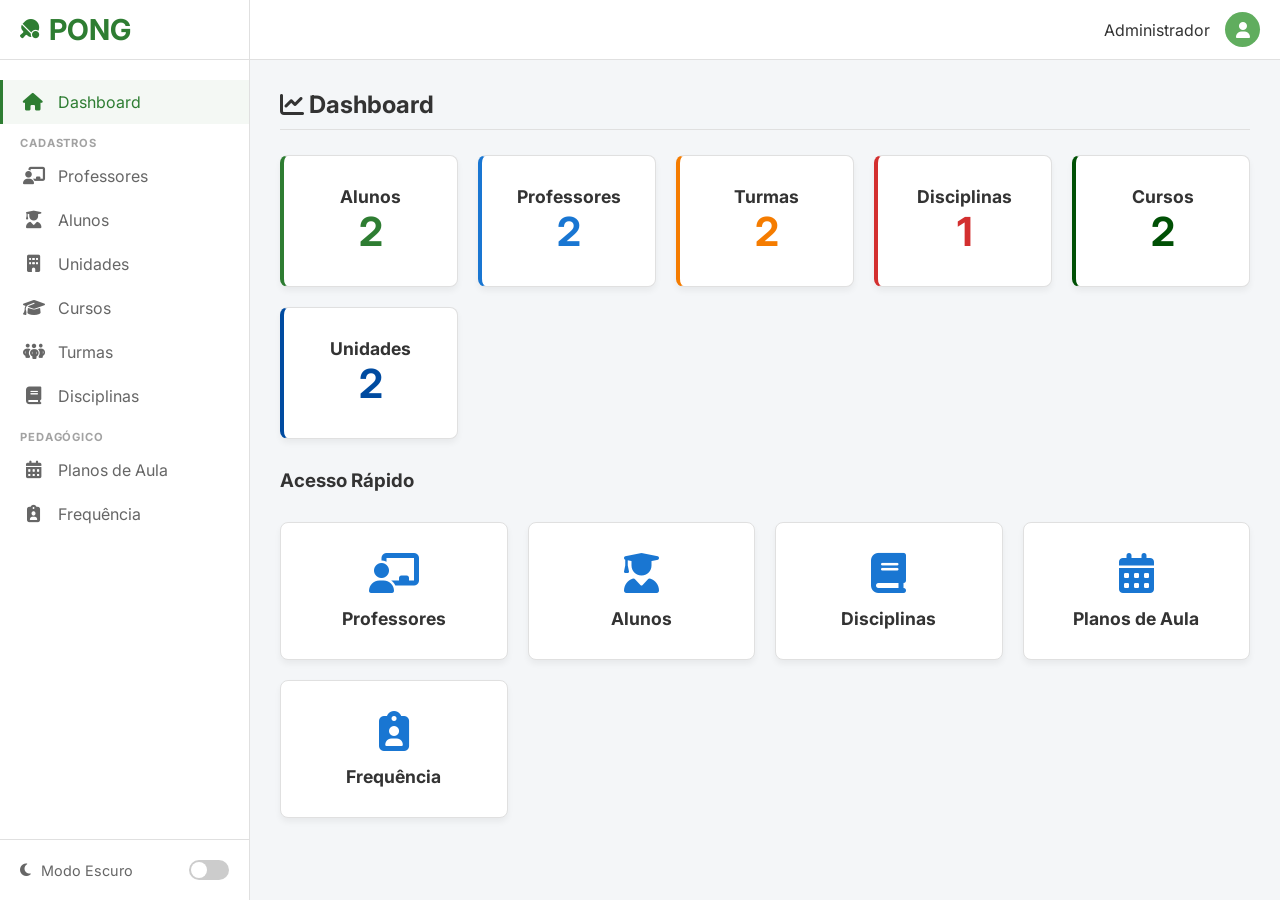
==== index.html @ 903a5993 "MVP com frontend criado. Faltam melhorias na relacao entre planos de aula e frequencia" ====
<!DOCTYPE html>
<html lang="pt-BR">
<head>
    <meta charset="UTF-8">
    <meta name="viewport" content="width=device-width, initial-scale=1.0">
    <title>PONG - Sistema de Gestão de Alunos e Aulas</title>
    <meta name="description" content="Sistema de Gestão de Alunos e Aulas - PONG MVP">
    <link href="https://fonts.googleapis.com/css2?family=Inter:wght@300;400;500;600;700&display=swap" rel="stylesheet">
    <link rel="stylesheet" href="https://cdnjs.cloudflare.com/ajax/libs/font-awesome/6.4.0/css/all.min.css">
    <link rel="stylesheet" href="css/style.css">
</head>
<body>

<div class="app-container">

    <!-- ===== SIDEBAR ===== -->
    <aside class="sidebar" id="sidebar">
        <div class="sidebar-header">
            <div class="logo">
                <i class="fa-solid fa-table-tennis-paddle-ball"></i>
                <h2>PONG</h2>
            </div>
        </div>
        <nav class="sidebar-nav">
            <ul>
                <li><a href="#" data-route="dashboard" class="active"><i class="fa-solid fa-house"></i> Dashboard</a></li>
                <li class="nav-separator">CADASTROS</li>
                <li><a href="#" data-route="professores"><i class="fa-solid fa-chalkboard-user"></i> Professores</a></li>
                <li><a href="#" data-route="alunos"><i class="fa-solid fa-user-graduate"></i> Alunos</a></li>
                <li><a href="#" data-route="unidades"><i class="fa-solid fa-building"></i> Unidades</a></li>
                <li><a href="#" data-route="cursos"><i class="fa-solid fa-graduation-cap"></i> Cursos</a></li>
                <li><a href="#" data-route="turmas"><i class="fa-solid fa-people-group"></i> Turmas</a></li>
                <li><a href="#" data-route="disciplinas"><i class="fa-solid fa-book"></i> Disciplinas</a></li>
                <li class="nav-separator">PEDAGÓGICO</li>
                <li><a href="#" data-route="planosAula"><i class="fa-solid fa-calendar-days"></i> Planos de Aula</a></li>
                <li><a href="#" data-route="frequencia"><i class="fa-solid fa-clipboard-user"></i> Frequência</a></li>
            </ul>
        </nav>
        <div class="sidebar-footer">
            <div class="theme-toggle">
                <i class="fa-solid fa-moon"></i>
                <span class="toggle-label">Modo Escuro</span>
                <label class="switch">
                    <input type="checkbox" id="darkModeToggle">
                    <span class="slider round"></span>
                </label>
            </div>
        </div>
    </aside>

    <!-- ===== MAIN ===== -->
    <main class="main-content">
        <header class="topbar">
            <button id="mobile-menu-btn" class="mobile-menu-btn"><i class="fa-solid fa-bars"></i></button>
            <div class="user-info">
                <span class="user-name">Administrador</span>
                <div class="avatar"><i class="fa-solid fa-user"></i></div>
            </div>
        </header>

        <div id="content-area" class="content-area">

            <!-- ================================================ -->
            <!-- VIEW: DASHBOARD                                   -->
            <!-- ================================================ -->
            <div class="view-section" id="view-dashboard">
                <div class="page-header">
                    <h2><i class="fa-solid fa-chart-line"></i> Dashboard</h2>
                </div>
                <div style="display:grid; grid-template-columns:repeat(auto-fit,minmax(170px,1fr)); gap:20px; margin-bottom:30px;">
                    <div class="card" style="border-left:4px solid var(--primary-color);">
                        <h3>Alunos</h3>
                        <p id="dash-alunos" style="font-size:2.5rem;font-weight:bold;color:var(--primary-color);">0</p>
                    </div>
                    <div class="card" style="border-left:4px solid var(--secondary-color);">
                        <h3>Professores</h3>
                        <p id="dash-professores" style="font-size:2.5rem;font-weight:bold;color:var(--secondary-color);">0</p>
                    </div>
                    <div class="card" style="border-left:4px solid var(--warning);">
                        <h3>Turmas</h3>
                        <p id="dash-turmas" style="font-size:2.5rem;font-weight:bold;color:var(--warning);">0</p>
                    </div>
                    <div class="card" style="border-left:4px solid var(--danger);">
                        <h3>Disciplinas</h3>
                        <p id="dash-disciplinas" style="font-size:2.5rem;font-weight:bold;color:var(--danger);">0</p>
                    </div>
                    <div class="card" style="border-left:4px solid var(--primary-dark);">
                        <h3>Cursos</h3>
                        <p id="dash-cursos" style="font-size:2.5rem;font-weight:bold;color:var(--primary-dark);">0</p>
                    </div>
                    <div class="card" style="border-left:4px solid var(--secondary-dark);">
                        <h3>Unidades</h3>
                        <p id="dash-unidades" style="font-size:2.5rem;font-weight:bold;color:var(--secondary-dark);">0</p>
                    </div>
                </div>
                <h3 style="margin-bottom:15px;">Acesso Rápido</h3>
                <div class="dashboard-cards">
                    <div class="card" onclick="App.navegarPara('professores')"><i class="fa-solid fa-chalkboard-user"></i><h3>Professores</h3></div>
                    <div class="card" onclick="App.navegarPara('alunos')"><i class="fa-solid fa-user-graduate"></i><h3>Alunos</h3></div>
                    <div class="card" onclick="App.navegarPara('disciplinas')"><i class="fa-solid fa-book"></i><h3>Disciplinas</h3></div>
                    <div class="card" onclick="App.navegarPara('planosAula')"><i class="fa-solid fa-calendar-days"></i><h3>Planos de Aula</h3></div>
                    <div class="card" onclick="App.navegarPara('frequencia')"><i class="fa-solid fa-clipboard-user"></i><h3>Frequência</h3></div>
                </div>
            </div><!-- /view-dashboard -->


            <!-- ================================================ -->
            <!-- VIEW: PROFESSORES                                 -->
            <!-- ================================================ -->
            <div class="view-section" id="view-professores" style="display:none;">
                <div class="page-header">
                    <h2><i class="fa-solid fa-chalkboard-user"></i> Professores</h2>
                    <button class="btn btn-primary" onclick="Professores.abrirModal()"><i class="fa-solid fa-plus"></i> Novo Professor</button>
                </div>
                <div class="table-container">
                    <table>
                        <thead><tr><th>Código</th><th>Nome</th><th>E-mail</th><th>Telefone</th><th>Ações</th></tr></thead>
                        <tbody id="professores-tbody"></tbody>
                    </table>
                </div>
                <div class="modal-overlay" id="modal-professor">
                    <div class="modal-content">
                        <div class="modal-header">
                            <h3 id="modal-professor-title">Novo Professor</h3>
                            <button class="close-modal" onclick="Professores.fecharModal()">&times;</button>
                        </div>
                        <form id="form-professor">
                            <input type="hidden" id="prof-id">
                            <div class="form-group"><label>Nome Completo</label><input type="text" id="prof-nome" required></div>
                            <div class="form-group"><label>E-mail</label><input type="email" id="prof-email" required></div>
                            <div class="form-group"><label>Telefone</label><input type="text" id="prof-telefone" required></div>
                            <div style="text-align:right;margin-top:20px;">
                                <button type="button" class="btn" onclick="Professores.fecharModal()">Cancelar</button>
                                <button type="submit" class="btn btn-primary">Salvar</button>
                            </div>
                        </form>
                    </div>
                </div>
            </div><!-- /view-professores -->


            <!-- ================================================ -->
            <!-- VIEW: ALUNOS                                      -->
            <!-- ================================================ -->
            <div class="view-section" id="view-alunos" style="display:none;">
                <div class="page-header">
                    <h2><i class="fa-solid fa-user-graduate"></i> Alunos</h2>
                    <button class="btn btn-primary" onclick="Alunos.abrirModal()"><i class="fa-solid fa-plus"></i> Novo Aluno</button>
                </div>
                <div class="table-container">
                    <table>
                        <thead><tr><th>Matrícula</th><th>Nome</th><th>E-mail</th><th>Telefone</th><th>Ações</th></tr></thead>
                        <tbody id="alunos-tbody"></tbody>
                    </table>
                </div>
                <div class="modal-overlay" id="modal-aluno">
                    <div class="modal-content">
                        <div class="modal-header">
                            <h3 id="modal-aluno-title">Novo Aluno</h3>
                            <button class="close-modal" onclick="Alunos.fecharModal()">&times;</button>
                        </div>
                        <form id="form-aluno">
                            <input type="hidden" id="aluno-id">
                            <div class="form-group"><label>Matrícula</label><input type="text" id="aluno-matricula" required></div>
                            <div class="form-group"><label>Nome Completo</label><input type="text" id="aluno-nome" required></div>
                            <div class="form-group"><label>E-mail</label><input type="email" id="aluno-email" required></div>
                            <div class="form-group"><label>Telefone</label><input type="text" id="aluno-telefone" required></div>
                            <div style="text-align:right;margin-top:20px;">
                                <button type="button" class="btn" onclick="Alunos.fecharModal()">Cancelar</button>
                                <button type="submit" class="btn btn-primary">Salvar</button>
                            </div>
                        </form>
                    </div>
                </div>
            </div><!-- /view-alunos -->


            <!-- ================================================ -->
            <!-- VIEW: UNIDADES EDUCACIONAIS                       -->
            <!-- ================================================ -->
            <div class="view-section" id="view-unidades" style="display:none;">
                <div class="page-header">
                    <h2><i class="fa-solid fa-building"></i> Unidades Educacionais</h2>
                    <button class="btn btn-primary" onclick="Unidades.abrirModal()"><i class="fa-solid fa-plus"></i> Nova Unidade</button>
                </div>
                <div class="table-container">
                    <table>
                        <thead><tr><th>Código</th><th>Nome</th><th>Endereço</th><th>Cidade / UF</th><th>Ações</th></tr></thead>
                        <tbody id="unidades-tbody"></tbody>
                    </table>
                </div>
                <div class="modal-overlay" id="modal-unidade">
                    <div class="modal-content">
                        <div class="modal-header">
                            <h3 id="modal-unidade-title">Nova Unidade</h3>
                            <button class="close-modal" onclick="Unidades.fecharModal()">&times;</button>
                        </div>
                        <form id="form-unidade">
                            <input type="hidden" id="uni-id">
                            <div class="form-group"><label>Nome da Unidade</label><input type="text" id="uni-nome" required></div>
                            <div class="form-group"><label>Endereço</label><input type="text" id="uni-endereco" required></div>
                            <div style="display:grid;grid-template-columns:2fr 1fr;gap:15px;">
                                <div class="form-group"><label>Cidade</label><input type="text" id="uni-cidade" required></div>
                                <div class="form-group">
                                    <label>UF</label>
                                    <select id="uni-uf" required>
                                        <option value="">UF</option>
                                        <option>AC</option><option>AL</option><option>AP</option><option>AM</option>
                                        <option>BA</option><option>CE</option><option>DF</option><option>ES</option>
                                        <option>GO</option><option>MA</option><option>MT</option><option>MS</option>
                                        <option>MG</option><option>PA</option><option>PB</option><option>PR</option>
                                        <option>PE</option><option>PI</option><option>RJ</option><option>RN</option>
                                        <option>RS</option><option>RO</option><option>RR</option><option>SC</option>
                                        <option selected>SP</option><option>SE</option><option>TO</option>
                                    </select>
                                </div>
                            </div>
                            <div style="text-align:right;margin-top:20px;">
                                <button type="button" class="btn" onclick="Unidades.fecharModal()">Cancelar</button>
                                <button type="submit" class="btn btn-primary">Salvar</button>
                            </div>
                        </form>
                    </div>
                </div>
            </div><!-- /view-unidades -->


            <!-- ================================================ -->
            <!-- VIEW: CURSOS                                      -->
            <!-- ================================================ -->
            <div class="view-section" id="view-cursos" style="display:none;">
                <div class="page-header">
                    <h2><i class="fa-solid fa-graduation-cap"></i> Cursos</h2>
                    <button class="btn btn-primary" onclick="Cursos.abrirModal()"><i class="fa-solid fa-plus"></i> Novo Curso</button>
                </div>
                <div class="table-container">
                    <table>
                        <thead><tr><th>Código</th><th>Nome do Curso</th><th>Coordenador</th><th>Unidade</th><th>Ações</th></tr></thead>
                        <tbody id="cursos-tbody"></tbody>
                    </table>
                </div>
                <div class="modal-overlay" id="modal-curso">
                    <div class="modal-content">
                        <div class="modal-header">
                            <h3 id="modal-curso-title">Novo Curso</h3>
                            <button class="close-modal" onclick="Cursos.fecharModal()">&times;</button>
                        </div>
                        <form id="form-curso">
                            <input type="hidden" id="cur-id">
                            <div class="form-group"><label>Nome do Curso</label><input type="text" id="cur-nome" required></div>
                            <div class="form-group"><label>Nome do Coordenador</label><input type="text" id="cur-coord" required></div>
                            <div class="form-group"><label>Unidade Educacional</label><select id="cur-unidade" required></select></div>
                            <div style="text-align:right;margin-top:20px;">
                                <button type="button" class="btn" onclick="Cursos.fecharModal()">Cancelar</button>
                                <button type="submit" class="btn btn-primary">Salvar</button>
                            </div>
                        </form>
                    </div>
                </div>
            </div><!-- /view-cursos -->


            <!-- ================================================ -->
            <!-- VIEW: TURMAS                                      -->
            <!-- ================================================ -->
            <div class="view-section" id="view-turmas" style="display:none;">
                <div class="page-header">
                    <h2><i class="fa-solid fa-people-group"></i> Turmas</h2>
                    <button class="btn btn-primary" onclick="Turmas.abrirModal()"><i class="fa-solid fa-plus"></i> Nova Turma</button>
                </div>
                <div class="table-container">
                    <table>
                        <thead><tr><th>Código</th><th>Curso</th><th>Turno</th><th>Unidade</th><th>Ações</th></tr></thead>
                        <tbody id="turmas-tbody"></tbody>
                    </table>
                </div>
                <div class="modal-overlay" id="modal-turma">
                    <div class="modal-content">
                        <div class="modal-header">
                            <h3 id="modal-turma-title">Nova Turma</h3>
                            <button class="close-modal" onclick="Turmas.fecharModal()">&times;</button>
                        </div>
                        <form id="form-turma">
                            <input type="hidden" id="turma-id">
                            <div class="form-group"><label>Código da Turma</label><input type="text" id="turma-codigo" required placeholder="Ex: TMA01"></div>
                            <div class="form-group"><label>Curso</label><select id="turma-curso" required></select></div>
                            <div class="form-group">
                                <label>Turno</label>
                                <select id="turma-turno" required>
                                    <option value="">Selecione...</option>
                                    <option>Matutino</option><option>Vespertino</option>
                                    <option>Noturno</option><option>Integral</option>
                                </select>
                            </div>
                            <div class="form-group"><label>Unidade Educacional</label><select id="turma-unidade" required></select></div>
                            <div style="text-align:right;margin-top:20px;">
                                <button type="button" class="btn" onclick="Turmas.fecharModal()">Cancelar</button>
                                <button type="submit" class="btn btn-primary">Salvar</button>
                            </div>
                        </form>
                    </div>
                </div>
            </div><!-- /view-turmas -->


            <!-- ================================================ -->
            <!-- VIEW: DISCIPLINAS                                 -->
            <!-- ================================================ -->
            <div class="view-section" id="view-disciplinas" style="display:none;">
                <div class="page-header">
                    <h2><i class="fa-solid fa-book"></i> Disciplinas</h2>
                    <button class="btn btn-primary" onclick="Disciplinas.abrirModal()"><i class="fa-solid fa-plus"></i> Nova Disciplina</button>
                </div>
                <div class="table-container">
                    <table>
                        <thead>
                            <tr>
                                <th>ID</th><th>Nome</th><th>Curso</th><th>Turma</th>
                                <th>Professor</th><th>C/H</th><th>Horário</th><th>Ações</th>
                            </tr>
                        </thead>
                        <tbody id="disciplinas-tbody"></tbody>
                    </table>
                </div>

                <!-- Modal Disciplina -->
                <div class="modal-overlay" id="modal-disciplina">
                    <div class="modal-content" style="max-width:620px;">
                        <div class="modal-header">
                            <h3 id="modal-disciplina-title">Nova Disciplina</h3>
                            <button class="close-modal" onclick="Disciplinas.fecharModal()">&times;</button>
                        </div>
                        <form id="form-disciplina">
                            <input type="hidden" id="disc-id">
                            <div style="display:grid;grid-template-columns:1fr 1fr;gap:15px;">
                                <div class="form-group"><label>Nome da Disciplina</label><input type="text" id="disc-nome" required></div>
                                <div class="form-group"><label>Sala</label><input type="text" id="disc-sala" required></div>
                            </div>
                            <div style="display:grid;grid-template-columns:1fr 1fr;gap:15px;">
                                <div class="form-group"><label>Curso</label><select id="disc-curso" required></select></div>
                                <div class="form-group"><label>Turma</label><select id="disc-turma" required></select></div>
                            </div>
                            <div style="display:grid;grid-template-columns:1fr 1fr;gap:15px;">
                                <div class="form-group"><label>Professor</label><select id="disc-prof" required></select></div>
                                <div class="form-group"><label>Carga Horária (h)</label><input type="number" id="disc-ch" required min="1"></div>
                            </div>
                            <div style="display:grid;grid-template-columns:1fr 1fr;gap:15px;">
                                <div class="form-group"><label>Horário de Início</label><input type="time" id="disc-horario-inicio"></div>
                                <div class="form-group"><label>Horário de Fim</label><input type="time" id="disc-horario-fim"></div>
                            </div>
                            <div class="form-group">
                                <label>Descrição / Ementa</label>
                                <textarea id="disc-descricao" rows="3" style="width:100%;padding:10px;border-radius:4px;border:1px solid var(--border-color);background:var(--bg-body);color:var(--text-main);font-family:inherit;resize:vertical;"></textarea>
                            </div>
                            <div class="form-group">
                                <label>Alunos Matriculados <small>(Ctrl/Cmd para múltiplos)</small></label>
                                <select id="disc-alunos" multiple style="height:100px;"></select>
                            </div>
                            <div style="text-align:right;margin-top:20px;">
                                <button type="button" class="btn" onclick="Disciplinas.fecharModal()">Cancelar</button>
                                <button type="submit" class="btn btn-primary">Salvar</button>
                            </div>
                        </form>
                    </div>
                </div><!-- /modal-disciplina -->

                <!-- Modal Notas -->
                <div class="modal-overlay" id="modal-notas">
                    <div class="modal-content" style="max-width:800px;">
                        <div class="modal-header">
                            <h3>Notas — <span id="notas-disc-nome"></span></h3>
                            <button class="close-modal" onclick="Disciplinas.fecharModalNotas()">&times;</button>
                        </div>
                        <div class="table-container" style="max-height:400px;overflow-y:auto;">
                            <table>
                                <thead>
                                    <tr>
                                        <th>Aluno</th>
                                        <th style="width:80px;">AV1</th>
                                        <th style="width:80px;">AV2</th>
                                        <th style="width:80px;">Reposição</th>
                                        <th style="width:80px;">Final</th>
                                    </tr>
                                </thead>
                                <tbody id="notas-tbody"></tbody>
                            </table>
                        </div>
                        <div style="text-align:right;margin-top:20px;">
                            <button type="button" class="btn" onclick="Disciplinas.fecharModalNotas()">Cancelar</button>
                            <button type="button" class="btn btn-primary" onclick="Disciplinas.salvarNotas()">Salvar Notas</button>
                        </div>
                    </div>
                </div><!-- /modal-notas -->
            </div><!-- /view-disciplinas -->


            <!-- ================================================ -->
            <!-- VIEW: PLANOS DE AULA                             -->
            <!-- ================================================ -->
            <div class="view-section" id="view-planosAula" style="display:none;">
                <div class="page-header">
                    <h2><i class="fa-solid fa-calendar-days"></i> Planos de Aula</h2>
                    <div style="display:flex;gap:15px;align-items:center;">
                        <label style="font-weight:500;">Disciplina:</label>
                        <select id="plano-disciplina" style="min-width:250px;padding:8px;border:1px solid var(--border-color);border-radius:4px;background:var(--bg-body);color:var(--text-main);"></select>
                        <button class="btn btn-primary" onclick="PlanosAula.abrirModal()"><i class="fa-solid fa-plus"></i> Nova Aula</button>
                    </div>
                </div>
                <div class="table-container">
                    <table>
                        <thead><tr><th>#</th><th>Título da Aula</th><th>Data</th><th>Status</th><th>Ações</th></tr></thead>
                        <tbody id="planosAula-tbody"></tbody>
                    </table>
                </div>

                <!-- Modal Plano de Aula -->
                <div class="modal-overlay" id="modal-plano-aula">
                    <div class="modal-content" style="max-width:550px;">
                        <div class="modal-header">
                            <h3 id="modal-plano-title">Nova Aula</h3>
                            <button class="close-modal" onclick="PlanosAula.fecharModal()">&times;</button>
                        </div>
                        <form id="form-plano-aula">
                            <input type="hidden" id="plano-id">
                            <input type="hidden" id="plano-disc-id">
                            <div class="form-group"><label>Título da Aula</label><input type="text" id="plano-titulo" required placeholder="Ex: Aula 01 - Introdução"></div>
                            <div style="display:grid;grid-template-columns:1fr 1fr;gap:15px;">
                                <div class="form-group"><label>Data da Aula</label><input type="date" id="plano-data" required></div>
                                <div class="form-group">
                                    <label>Status</label>
                                    <select id="plano-status" required>
                                        <option value="agendada">Agendada</option>
                                        <option value="ministrada">Ministrada</option>
                                        <option value="cancelada">Cancelada</option>
                                    </select>
                                </div>
                            </div>
                            <div class="form-group">
                                <label>Descrição / Conteúdo</label>
                                <textarea id="plano-descricao" rows="4" style="width:100%;padding:10px;border-radius:4px;border:1px solid var(--border-color);background:var(--bg-body);color:var(--text-main);font-family:inherit;resize:vertical;" placeholder="Descreva o conteúdo que será abordado nesta aula..."></textarea>
                            </div>
                            <div style="text-align:right;margin-top:20px;">
                                <button type="button" class="btn" onclick="PlanosAula.fecharModal()">Cancelar</button>
                                <button type="submit" class="btn btn-primary">Salvar</button>
                            </div>
                        </form>
                    </div>
                </div><!-- /modal-plano-aula -->
            </div><!-- /view-planosAula -->


            <!-- ================================================ -->
            <!-- VIEW: FREQUÊNCIA                                  -->
            <!-- ================================================ -->
            <div class="view-section" id="view-frequencia" style="display:none;">
                <div class="page-header" style="flex-wrap:wrap;gap:10px;">
                    <h2><i class="fa-solid fa-clipboard-user"></i> Frequência</h2>
                    <div style="display:flex;gap:15px;align-items:center;flex-wrap:wrap;">
                        <label style="font-weight:500;">Disciplina:</label>
                        <select id="freq-disciplina" style="min-width:220px;padding:8px;border:1px solid var(--border-color);border-radius:4px;background:var(--bg-body);color:var(--text-main);"></select>
                        <label style="font-weight:500;">Aula:</label>
                        <select id="freq-aula" style="min-width:250px;padding:8px;border:1px solid var(--border-color);border-radius:4px;background:var(--bg-body);color:var(--text-main);"></select>
                    </div>
                </div>

                <div class="table-container" id="freq-container" style="display:none;">
                    <div style="padding:15px;display:flex;justify-content:space-between;align-items:center;border-bottom:1px solid var(--border-color);">
                        <div>
                            <h3>Chamada de Alunos</h3>
                            <small id="freq-info-aula" style="color:var(--text-muted);"></small>
                        </div>
                        <button class="btn btn-secondary" onclick="Frequencia.gerarQRCode()"><i class="fa-solid fa-qrcode"></i> Gerar QR Code</button>
                    </div>
                    <table>
                        <thead>
                            <tr>
                                <th>Matrícula</th><th>Nome</th>
                                <th style="text-align:center;">Presença</th>
                                <th style="text-align:center;">Ausência</th>
                                <th style="text-align:center;">Justificada</th>
                            </tr>
                        </thead>
                        <tbody id="frequencia-tbody"></tbody>
                    </table>
                    <div style="padding:15px;text-align:right;border-top:1px solid var(--border-color);">
                        <button class="btn btn-primary" onclick="Frequencia.salvarChamadaOral()">
                            <i class="fa-solid fa-floppy-disk"></i> Salvar Chamada Oral
                        </button>
                    </div>
                </div>

                <div id="freq-empty-state" style="text-align:center;padding:50px;color:var(--text-muted);">
                    <i class="fa-solid fa-hand-pointer fa-3x" style="margin-bottom:15px;"></i>
                    <h3>Selecione a disciplina e a aula para iniciar a chamada.</h3>
                </div>

                <!-- Modal QR Code -->
                <div class="modal-overlay" id="modal-qrcode">
                    <div class="modal-content" style="text-align:center;max-width:420px;">
                        <div class="modal-header">
                            <h3>QR Code da Aula</h3>
                            <button class="close-modal" onclick="Frequencia.fecharModalQRCode()">&times;</button>
                        </div>
                        <div style="padding:20px;">
                            <i class="fa-solid fa-qrcode fa-10x" style="color:var(--text-main);margin-bottom:20px;"></i>
                            <p>Peça aos alunos que escaneiem o código.</p>
                            <div style="background:rgba(0,0,0,0.05);padding:15px;border-radius:8px;margin-top:20px;">
                                <p style="font-size:.9rem;margin-bottom:8px;"><strong>Link (simulação MVP):</strong></p>
                                <a id="link-simulacao-qr" href="#" target="_blank" style="color:var(--secondary-color);word-break:break-all;font-size:.85rem;"></a>
                            </div>
                        </div>
                    </div>
                </div>
            </div><!-- /view-frequencia -->

        </div><!-- /content-area -->
    </main>

</div><!-- /app-container -->

<!-- ===== SCRIPTS ===== -->
<script src="https://code.jquery.com/jquery-3.7.0.min.js"></script>
<script src="js/bancoDadosMock.js"></script>
<script src="js/app.js"></script>
<script src="js/dashboard.js"></script>
<script src="js/professores.js"></script>
<script src="js/alunos.js"></script>
<script src="js/unidades.js"></script>
<script src="js/cursos.js"></script>
<script src="js/turmas.js"></script>
<script src="js/disciplinas.js"></script>
<script src="js/planosAula.js"></script>
<script src="js/frequencia.js"></script>

</body>
</html>
---- css/style.css ----
/* css/style.css */
:root {
    /* Cores Globais - Modo Claro */
    --primary-color: #2e7d32; /* Verde principal */
    --primary-light: #60ad5e;
    --primary-dark: #005005;
    --secondary-color: #1976d2; /* Azul principal */
    --secondary-light: #63a4ff;
    --secondary-dark: #004ba0;
    
    --bg-body: #f4f6f8;
    --bg-surface: #ffffff;
    --bg-sidebar: #ffffff;
    --text-main: #333333;
    --text-muted: #666666;
    --border-color: #e0e0e0;
    --danger: #d32f2f;
    --success: #388e3c;
    --warning: #f57c00;
    
    --sidebar-width: 250px;
    --header-height: 60px;
    --transition-speed: 0.3s;
    --border-radius: 8px;
    --shadow: 0 4px 6px rgba(0,0,0,0.05);
}

/* Modo Escuro */
[data-theme="dark"] {
    --bg-body: #121212;
    --bg-surface: #1e1e1e;
    --bg-sidebar: #1e1e1e;
    --text-main: #f5f5f5;
    --text-muted: #aaaaaa;
    --border-color: #333333;
    
    --primary-color: #4caf50;
    --secondary-color: #42a5f5;
    --shadow: 0 4px 6px rgba(0,0,0,0.3);
}

* {
    margin: 0;
    padding: 0;
    box-sizing: border-box;
    font-family: 'Inter', sans-serif;
}

body {
    background-color: var(--bg-body);
    color: var(--text-main);
    transition: background-color var(--transition-speed), color var(--transition-speed);
}

/* Layout Principal */
.app-container {
    display: flex;
    min-height: 100vh;
}

/* Sidebar */
.sidebar {
    width: var(--sidebar-width);
    background-color: var(--bg-sidebar);
    border-right: 1px solid var(--border-color);
    display: flex;
    flex-direction: column;
    transition: background-color var(--transition-speed), border-color var(--transition-speed);
    z-index: 100;
}

.sidebar-header {
    height: var(--header-height);
    display: flex;
    align-items: center;
    padding: 0 20px;
    border-bottom: 1px solid var(--border-color);
}

.logo {
    display: flex;
    align-items: center;
    gap: 10px;
    color: var(--primary-color);
    font-size: 1.2rem;
}

.sidebar-nav {
    flex: 1;
    padding: 20px 0;
    overflow-y: auto;
}

.sidebar-nav ul {
    list-style: none;
}

.sidebar-nav li a {
    display: flex;
    align-items: center;
    padding: 12px 20px;
    color: var(--text-muted);
    text-decoration: none;
    gap: 15px;
    transition: all 0.2s ease;
    border-left: 3px solid transparent;
}

.sidebar-nav li a:hover,
.sidebar-nav li a.active {
    color: var(--primary-color);
    background-color: rgba(46, 125, 50, 0.05);
    border-left-color: var(--primary-color);
}

[data-theme="dark"] .sidebar-nav li a:hover,
[data-theme="dark"] .sidebar-nav li a.active {
    background-color: rgba(76, 175, 80, 0.1);
}

.sidebar-nav li a i {
    font-size: 1.1rem;
    width: 20px;
    text-align: center;
}

/* Separadores de grupo no menu */
.sidebar-nav .nav-separator {
    padding: 12px 20px 4px;
    font-size: 0.7rem;
    font-weight: 700;
    letter-spacing: 0.08em;
    text-transform: uppercase;
    color: var(--text-muted);
    opacity: 0.6;
    cursor: default;
    user-select: none;
}

.sidebar-footer {
    padding: 20px;
    border-top: 1px solid var(--border-color);
}

/* Switch Tema Escuro */
.theme-toggle {
    display: flex;
    align-items: center;
    gap: 10px;
    color: var(--text-muted);
    font-size: 0.9rem;
}

.switch {
    position: relative;
    display: inline-block;
    width: 40px;
    height: 20px;
    margin-left: auto;
}

.switch input {
    opacity: 0;
    width: 0;
    height: 0;
}

.slider {
    position: absolute;
    cursor: pointer;
    top: 0;
    left: 0;
    right: 0;
    bottom: 0;
    background-color: #ccc;
    transition: .4s;
}

.slider:before {
    position: absolute;
    content: "";
    height: 16px;
    width: 16px;
    left: 2px;
    bottom: 2px;
    background-color: white;
    transition: .4s;
}

input:checked + .slider {
    background-color: var(--primary-color);
}

input:checked + .slider:before {
    transform: translateX(20px);
}

.slider.round {
    border-radius: 20px;
}

.slider.round:before {
    border-radius: 50%;
}

/* Main Content */
.main-content {
    flex: 1;
    display: flex;
    flex-direction: column;
    overflow-x: hidden;
}

.topbar {
    height: var(--header-height);
    background-color: var(--bg-surface);
    border-bottom: 1px solid var(--border-color);
    display: flex;
    align-items: center;
    justify-content: space-between;
    padding: 0 20px;
    transition: background-color var(--transition-speed);
}

.mobile-menu-btn {
    display: none;
    background: none;
    border: none;
    color: var(--text-main);
    font-size: 1.2rem;
    cursor: pointer;
}

.user-info {
    display: flex;
    align-items: center;
    gap: 15px;
    margin-left: auto;
}

.avatar {
    width: 35px;
    height: 35px;
    border-radius: 50%;
    background-color: var(--primary-light);
    color: white;
    display: flex;
    align-items: center;
    justify-content: center;
}

.content-area {
    padding: 30px;
    flex: 1;
    overflow-y: auto;
}

/* Dashboard Styles */
.dashboard-welcome {
    text-align: center;
    margin-bottom: 40px;
}

.dashboard-welcome h1 {
    color: var(--primary-color);
    margin-bottom: 10px;
}

.dashboard-cards {
    display: grid;
    grid-template-columns: repeat(auto-fit, minmax(200px, 1fr));
    gap: 20px;
    margin-top: 30px;
}

.card {
    background-color: var(--bg-surface);
    padding: 30px 20px;
    border-radius: var(--border-radius);
    box-shadow: var(--shadow);
    text-align: center;
    cursor: pointer;
    transition: transform 0.2s, box-shadow 0.2s;
    border: 1px solid var(--border-color);
}

.card:hover {
    transform: translateY(-5px);
    box-shadow: 0 8px 15px rgba(0,0,0,0.1);
    border-color: var(--primary-color);
}

.card i {
    font-size: 2.5rem;
    color: var(--secondary-color);
    margin-bottom: 15px;
}

.card h3 {
    font-size: 1.1rem;
    color: var(--text-main);
}

/* Formulários e Tabelas (Genéricos) */
.page-header {
    display: flex;
    justify-content: space-between;
    align-items: center;
    margin-bottom: 25px;
    padding-bottom: 10px;
    border-bottom: 1px solid var(--border-color);
}

.btn {
    padding: 10px 20px;
    border: none;
    border-radius: var(--border-radius);
    cursor: pointer;
    font-weight: 500;
    transition: background-color 0.2s;
    display: inline-flex;
    align-items: center;
    gap: 8px;
}

.btn-primary {
    background-color: var(--primary-color);
    color: white;
}

.btn-primary:hover {
    background-color: var(--primary-dark);
}

.btn-secondary {
    background-color: var(--secondary-color);
    color: white;
}

.btn-secondary:hover {
    background-color: var(--secondary-dark);
}

.btn-danger {
    background-color: var(--danger);
    color: white;
}

/* Modais */
.modal-overlay {
    position: fixed;
    top: 0;
    left: 0;
    width: 100%;
    height: 100%;
    background-color: rgba(0, 0, 0, 0.5);
    display: flex;
    align-items: center;
    justify-content: center;
    z-index: 1000;
    opacity: 0;
    pointer-events: none;
    transition: opacity 0.3s;
}

.modal-overlay.active {
    opacity: 1;
    pointer-events: auto;
}

.modal-content {
    background-color: var(--bg-surface);
    padding: 30px;
    border-radius: var(--border-radius);
    width: 100%;
    max-width: 500px;
    box-shadow: 0 10px 30px rgba(0,0,0,0.2);
    transform: translateY(-20px);
    transition: transform 0.3s;
}

.modal-overlay.active .modal-content {
    transform: translateY(0);
}

.modal-header {
    display: flex;
    justify-content: space-between;
    align-items: center;
    margin-bottom: 20px;
}

.close-modal {
    background: none;
    border: none;
    font-size: 1.5rem;
    color: var(--text-muted);
    cursor: pointer;
}

.form-group {
    margin-bottom: 15px;
}

.form-group label {
    display: block;
    margin-bottom: 5px;
    font-weight: 500;
    color: var(--text-main);
}

.form-group input,
.form-group select {
    width: 100%;
    padding: 10px;
    border: 1px solid var(--border-color);
    border-radius: 4px;
    background-color: var(--bg-body);
    color: var(--text-main);
    font-family: inherit;
}

.form-group input:focus,
.form-group select:focus {
    outline: none;
    border-color: var(--primary-color);
}

/* Tabelas */
.table-container {
    background-color: var(--bg-surface);
    border-radius: var(--border-radius);
    box-shadow: var(--shadow);
    overflow-x: auto;
    border: 1px solid var(--border-color);
}

table {
    width: 100%;
    border-collapse: collapse;
}

th, td {
    padding: 15px;
    text-align: left;
    border-bottom: 1px solid var(--border-color);
}

th {
    background-color: rgba(0,0,0,0.02);
    font-weight: 600;
    color: var(--text-muted);
}

[data-theme="dark"] th {
    background-color: rgba(255,255,255,0.02);
}

tr:hover {
    background-color: rgba(0,0,0,0.01);
}

[data-theme="dark"] tr:hover {
    background-color: rgba(255,255,255,0.01);
}

.action-btns {
    display: flex;
    gap: 10px;
}

.action-btns button {
    padding: 5px 10px;
    font-size: 0.9rem;
}

/* Responsividade */
@media (max-width: 768px) {
    .sidebar {
        position: fixed;
        left: -var(--sidebar-width);
        height: 100vh;
        transition: left 0.3s;
    }

    .sidebar.active {
        left: 0;
    }

    .mobile-menu-btn {
        display: block;
    }
}
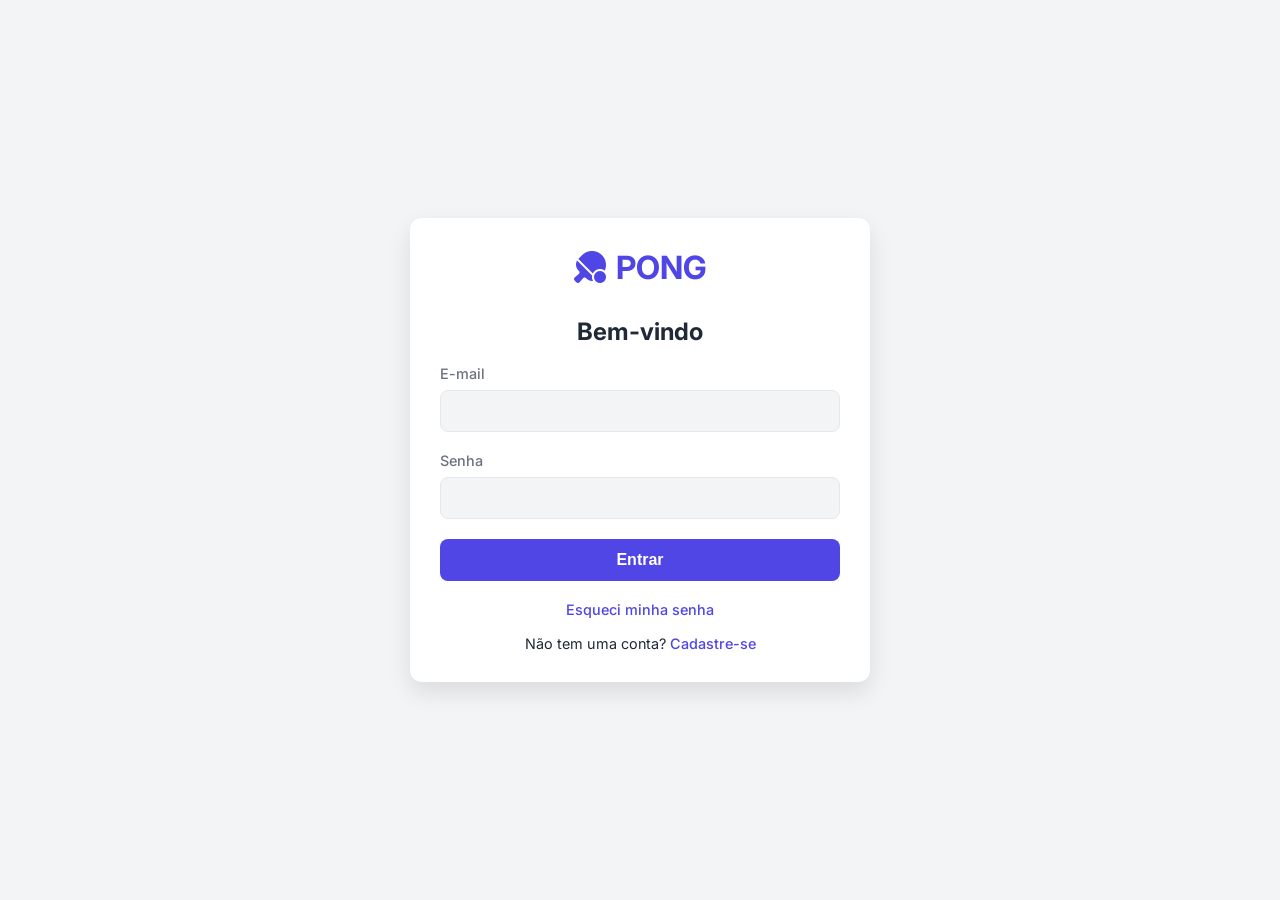
==== commit 699d29bc: "tela de login criada / professor como usuario / registro de frequencia atualizando o plano de aula" ====
--- a/index.html
+++ b/index.html
@@ -25,7 +25,7 @@
             <ul>
                 <li><a href="#" data-route="dashboard" class="active"><i class="fa-solid fa-house"></i> Dashboard</a></li>
                 <li class="nav-separator">CADASTROS</li>
-                <li><a href="#" data-route="professores"><i class="fa-solid fa-chalkboard-user"></i> Professores</a></li>
+                <li><a href="#" data-route="perfil"><i class="fa-solid fa-user"></i> Meu Perfil</a></li>
                 <li><a href="#" data-route="alunos"><i class="fa-solid fa-user-graduate"></i> Alunos</a></li>
                 <li><a href="#" data-route="unidades"><i class="fa-solid fa-building"></i> Unidades</a></li>
                 <li><a href="#" data-route="cursos"><i class="fa-solid fa-graduation-cap"></i> Cursos</a></li>
@@ -55,6 +55,7 @@
             <div class="user-info">
                 <span class="user-name">Administrador</span>
                 <div class="avatar"><i class="fa-solid fa-user"></i></div>
+                <button id="btn-logout" title="Sair do Sistema"><i class="fa-solid fa-right-from-bracket"></i></button>
             </div>
         </header>
 
@@ -72,10 +73,6 @@
                         <h3>Alunos</h3>
                         <p id="dash-alunos" style="font-size:2.5rem;font-weight:bold;color:var(--primary-color);">0</p>
                     </div>
-                    <div class="card" style="border-left:4px solid var(--secondary-color);">
-                        <h3>Professores</h3>
-                        <p id="dash-professores" style="font-size:2.5rem;font-weight:bold;color:var(--secondary-color);">0</p>
-                    </div>
                     <div class="card" style="border-left:4px solid var(--warning);">
                         <h3>Turmas</h3>
                         <p id="dash-turmas" style="font-size:2.5rem;font-weight:bold;color:var(--warning);">0</p>
@@ -95,7 +92,7 @@
                 </div>
                 <h3 style="margin-bottom:15px;">Acesso Rápido</h3>
                 <div class="dashboard-cards">
-                    <div class="card" onclick="App.navegarPara('professores')"><i class="fa-solid fa-chalkboard-user"></i><h3>Professores</h3></div>
+                    <div class="card" onclick="App.navegarPara('perfil')"><i class="fa-solid fa-user"></i><h3>Meu Perfil</h3></div>
                     <div class="card" onclick="App.navegarPara('alunos')"><i class="fa-solid fa-user-graduate"></i><h3>Alunos</h3></div>
                     <div class="card" onclick="App.navegarPara('disciplinas')"><i class="fa-solid fa-book"></i><h3>Disciplinas</h3></div>
                     <div class="card" onclick="App.navegarPara('planosAula')"><i class="fa-solid fa-calendar-days"></i><h3>Planos de Aula</h3></div>
@@ -104,39 +101,26 @@
             </div><!-- /view-dashboard -->
 
 
-            <!-- ================================================ -->
-            <!-- VIEW: PROFESSORES                                 -->
-            <!-- ================================================ -->
-            <div class="view-section" id="view-professores" style="display:none;">
-                <div class="page-header">
-                    <h2><i class="fa-solid fa-chalkboard-user"></i> Professores</h2>
-                    <button class="btn btn-primary" onclick="Professores.abrirModal()"><i class="fa-solid fa-plus"></i> Novo Professor</button>
-                </div>
-                <div class="table-container">
-                    <table>
-                        <thead><tr><th>Código</th><th>Nome</th><th>E-mail</th><th>Telefone</th><th>Ações</th></tr></thead>
-                        <tbody id="professores-tbody"></tbody>
-                    </table>
-                </div>
-                <div class="modal-overlay" id="modal-professor">
-                    <div class="modal-content">
-                        <div class="modal-header">
-                            <h3 id="modal-professor-title">Novo Professor</h3>
-                            <button class="close-modal" onclick="Professores.fecharModal()">&times;</button>
-                        </div>
-                        <form id="form-professor">
-                            <input type="hidden" id="prof-id">
-                            <div class="form-group"><label>Nome Completo</label><input type="text" id="prof-nome" required></div>
-                            <div class="form-group"><label>E-mail</label><input type="email" id="prof-email" required></div>
-                            <div class="form-group"><label>Telefone</label><input type="text" id="prof-telefone" required></div>
-                            <div style="text-align:right;margin-top:20px;">
-                                <button type="button" class="btn" onclick="Professores.fecharModal()">Cancelar</button>
-                                <button type="submit" class="btn btn-primary">Salvar</button>
-                            </div>
-                        </form>
-                    </div>
-                </div>
-            </div><!-- /view-professores -->
+            
+            <!-- ================================================ -->
+            <!-- VIEW: PERFIL                                      -->
+            <!-- ================================================ -->
+            <div class="view-section" id="view-perfil" style="display:none;">
+                <div class="page-header">
+                    <h2><i class="fa-solid fa-user"></i> Meu Perfil</h2>
+                </div>
+                <div class="card" style="max-width: 600px; margin: 0 auto; padding: 25px;">
+                    <form id="form-perfil">
+                        <div class="form-group"><label>Nome Completo</label><input type="text" id="perfil-nome" required></div>
+                        <div class="form-group"><label>E-mail</label><input type="email" id="perfil-email" required></div>
+                        <div class="form-group"><label>Telefone</label><input type="text" id="perfil-telefone" required></div>
+                        <div style="text-align:right;margin-top:25px;">
+                            <button type="submit" class="btn btn-primary" style="padding: 12px 24px; font-size: 1.1rem;">Salvar Perfil</button>
+                        </div>
+                    </form>
+                </div>
+            </div><!-- /view-perfil -->
+
 
 
             <!-- ================================================ -->
@@ -161,10 +145,10 @@
                         </div>
                         <form id="form-aluno">
                             <input type="hidden" id="aluno-id">
-                            <div class="form-group"><label>Matrícula</label><input type="text" id="aluno-matricula" required></div>
+                            <div class="form-group"><label>Matrícula</label><input type="text" id="aluno-matricula"></div>
                             <div class="form-group"><label>Nome Completo</label><input type="text" id="aluno-nome" required></div>
-                            <div class="form-group"><label>E-mail</label><input type="email" id="aluno-email" required></div>
-                            <div class="form-group"><label>Telefone</label><input type="text" id="aluno-telefone" required></div>
+                            <div class="form-group"><label>E-mail</label><input type="email" id="aluno-email"></div>
+                            <div class="form-group"><label>Telefone</label><input type="text" id="aluno-telefone"></div>
                             <div style="text-align:right;margin-top:20px;">
                                 <button type="button" class="btn" onclick="Alunos.fecharModal()">Cancelar</button>
                                 <button type="submit" class="btn btn-primary">Salvar</button>
@@ -316,7 +300,7 @@
                         <thead>
                             <tr>
                                 <th>ID</th><th>Nome</th><th>Curso</th><th>Turma</th>
-                                <th>Professor</th><th>C/H</th><th>Horário</th><th>Ações</th>
+                                <th>C/H</th><th>Horário</th><th>Ações</th>
                             </tr>
                         </thead>
                         <tbody id="disciplinas-tbody"></tbody>
@@ -341,7 +325,7 @@
                                 <div class="form-group"><label>Turma</label><select id="disc-turma" required></select></div>
                             </div>
                             <div style="display:grid;grid-template-columns:1fr 1fr;gap:15px;">
-                                <div class="form-group"><label>Professor</label><select id="disc-prof" required></select></div>
+
                                 <div class="form-group"><label>Carga Horária (h)</label><input type="number" id="disc-ch" required min="1"></div>
                             </div>
                             <div style="display:grid;grid-template-columns:1fr 1fr;gap:15px;">
@@ -446,6 +430,31 @@
                         </form>
                     </div>
                 </div><!-- /modal-plano-aula -->
+                <!-- Modal Registrar Aula -->
+                <div class="modal-overlay" id="modal-registrar-aula">
+                    <div class="modal-content" style="max-width: 400px; text-align: center;">
+                        <div class="modal-header">
+                            <h3>Registrar Aula</h3>
+                            <button class="close-modal" onclick="PlanosAula.fecharModalRegistrar()">&times;</button>
+                        </div>
+                        <div style="padding: 20px;">
+                            <p style="margin-bottom: 20px;">O que deseja fazer com esta aula?</p>
+                            <input type="hidden" id="registrar-aula-id">
+                            <div style="display: flex; flex-direction: column; gap: 15px;">
+                                <button class="btn btn-primary" onclick="PlanosAula.irParaFrequencia()" style="padding: 15px; font-size: 1.1rem;">
+                                    <i class="fa-solid fa-clipboard-user"></i> Registrar Frequência
+                                </button>
+                                <button class="btn btn-danger" onclick="PlanosAula.cancelarAula()" style="padding: 15px; font-size: 1.1rem;">
+                                    <i class="fa-solid fa-xmark"></i> Cancelar Aula
+                                </button>
+                                <button class="btn btn-secondary" onclick="PlanosAula.fecharModalRegistrar()" style="padding: 15px; font-size: 1.1rem;">
+                                    Voltar
+                                </button>
+                            </div>
+                        </div>
+                    </div>
+                </div><!-- /modal-registrar-aula -->
+
             </div><!-- /view-planosAula -->
 
 
@@ -523,7 +532,7 @@
 <script src="js/bancoDadosMock.js"></script>
 <script src="js/app.js"></script>
 <script src="js/dashboard.js"></script>
-<script src="js/professores.js"></script>
+<script src="js/perfil.js"></script>
 <script src="js/alunos.js"></script>
 <script src="js/unidades.js"></script>
 <script src="js/cursos.js"></script>
--- a/css/style.css
+++ b/css/style.css
@@ -235,18 +235,35 @@
     display: flex;
     align-items: center;
     gap: 15px;
-    margin-left: auto;
-}
-
-.avatar {
+}
+
+.user-info .user-name {
+    font-weight: 500;
+}
+
+.user-info .avatar {
     width: 35px;
     height: 35px;
+    background: var(--primary-color);
+    color: white;
     border-radius: 50%;
-    background-color: var(--primary-light);
-    color: white;
-    display: flex;
-    align-items: center;
+    display: flex;
     justify-content: center;
+    align-items: center;
+}
+
+#btn-logout {
+    background: none;
+    border: none;
+    color: var(--text-muted);
+    font-size: 1.2rem;
+    cursor: pointer;
+    transition: color 0.2s;
+    padding: 5px;
+}
+
+#btn-logout:hover {
+    color: var(--danger);
 }
 
 .content-area {
